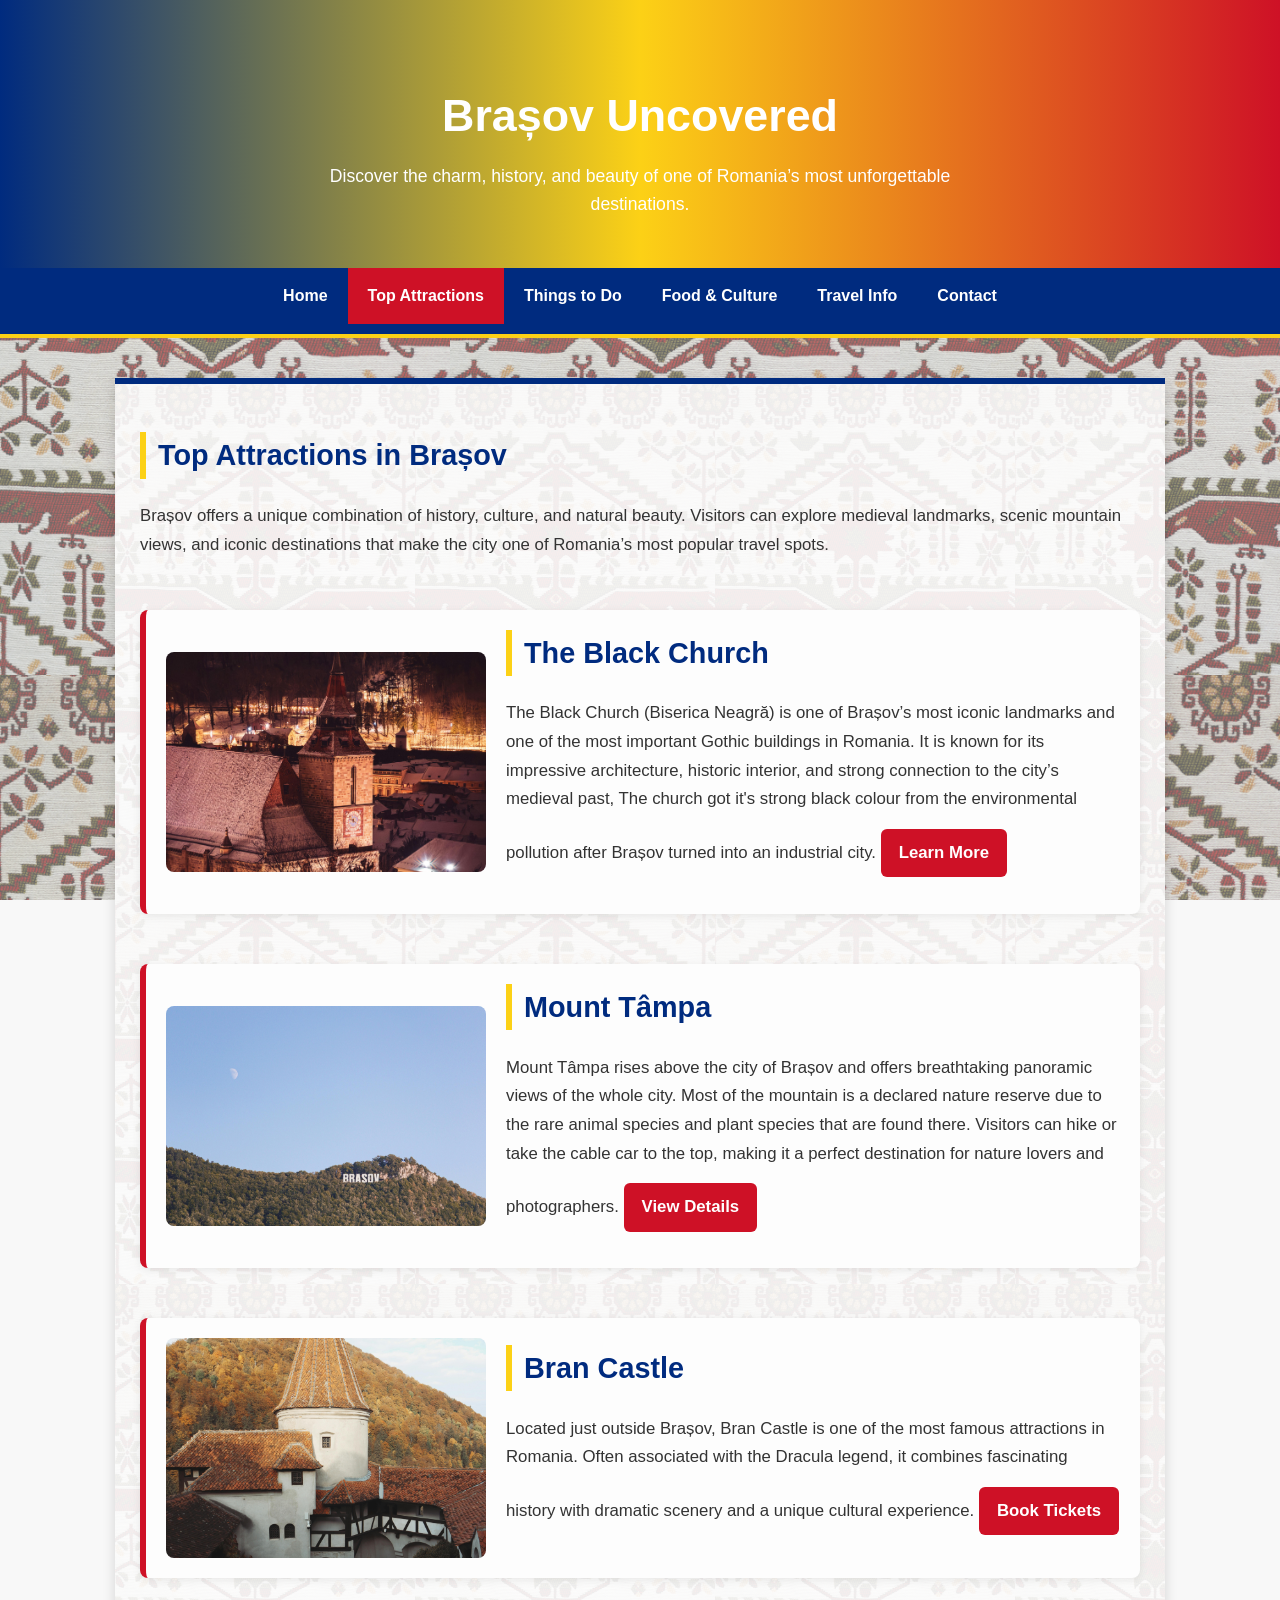
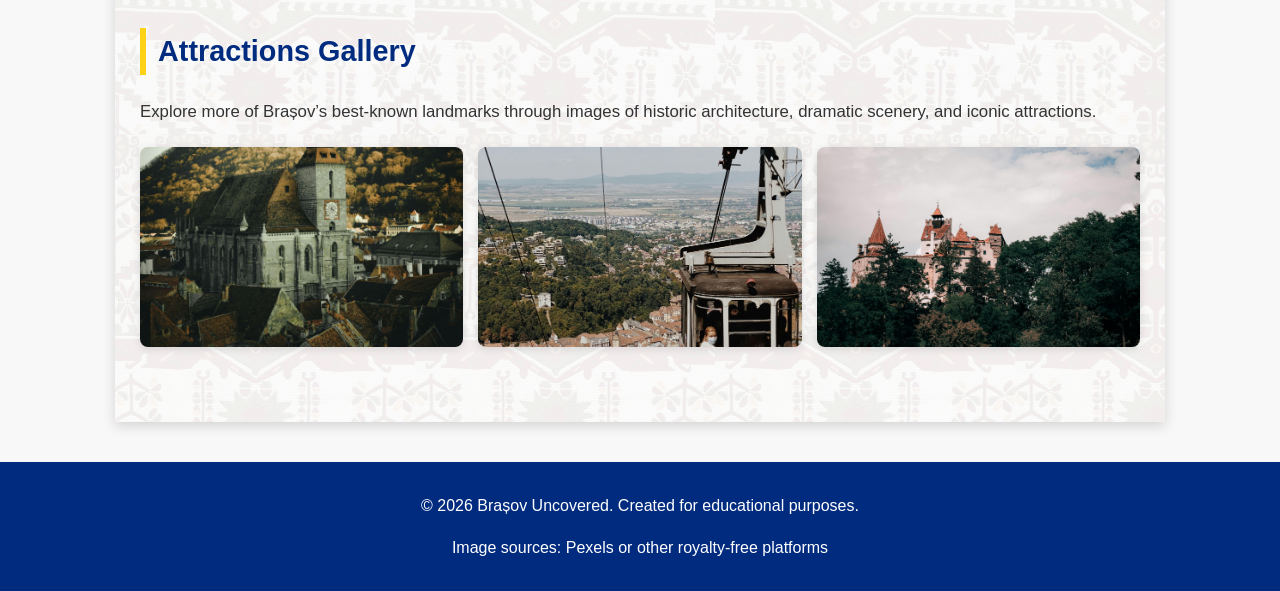
==== attractions.html @ cfe7e9b8 "first commit" ====
<!DOCTYPE html>
<html lang="en">
<head>
    <meta charset="UTF-8">
    <meta name="viewport" content="width=device-width, initial-scale=1.0">
    <title>Top Attractions | Brașov Uncovered</title>
    <link rel="stylesheet" href="css/style.css">
</head>
<body>

    <header>
        <h1>Brașov Uncovered</h1>
        <p>Discover the charm, history, and beauty of one of Romania’s most unforgettable destinations.</p>
    </header>

    <nav>
        <ul>
            <li><a href="index.html">Home</a></li>
            <li><a href="attractions.html" class="active">Top Attractions</a></li>
            <li><a href="things-to-do.html">Things to Do</a></li>
            <li><a href="food-culture.html">Food & Culture</a></li>
            <li><a href="travel-info.html">Travel Info</a></li>
            <li><a href="contact.html">Contact</a></li>
        </ul>
    </nav>

    <main>

        <section>
            <h2>Top Attractions in Brașov</h2>
            <p>
                Brașov offers a unique combination of history, culture, and natural beauty.
                Visitors can explore medieval landmarks, scenic mountain views, and iconic
                destinations that make the city one of Romania’s most popular travel spots.
            </p>
        </section>

        <section class="attraction-card">
            <img src="images/black-church.jpg" alt="The Black Church in Brașov">
            <div class="attraction-text">
                <h2>The Black Church</h2>
                <p>
                    The Black Church (Biserica Neagră) is one of Brașov’s most iconic landmarks and one of the most important
                    Gothic buildings in Romania. It is known for its impressive architecture, historic interior,
                    and strong connection to the city’s medieval past,
                    The church got it's strong black colour from the environmental pollution after Brașov turned into an industrial city.
                    <a href="https://bisericaneagra.ro/en/" target="_blank" class="btn">Learn More</a>
                </p>
            </div>
        </section>

        <section class="attraction-card">
            <img src="images/tampa.jpg" alt="View from Mount Tâmpa in Brașov">
            <div class="attraction-text">
                <h2>Mount Tâmpa</h2>
                <p>
                    Mount Tâmpa rises above the city of Brașov and offers breathtaking panoramic views of the whole city.
                    Most of the mountain is a declared nature reserve due to the rare animal species and plant species that are found there.
                    Visitors can hike or take the cable car to the top, making it a perfect destination
                    for nature lovers and photographers.
                    <a href="https://www.tripadvisor.com/Attraction_Review-g295394-d324623-Reviews-Mount_Tampa-Brasov_Brasov_County_Central_Romania_Transylvania.html" target="_blank" class="btn">View Details</a>
                </p>
            </div>
        </section>

        <section class="attraction-card">
            <img src="images/bran-castle.jpg" alt="Bran Castle near Brașov">
            <div class="attraction-text">
                <h2>Bran Castle</h2>
                <p>
                    Located just outside Brașov, Bran Castle is one of the most famous attractions in Romania.
                    Often associated with the Dracula legend, it combines fascinating history with dramatic
                    scenery and a unique cultural experience.
                    <a href="https://bran-castle.com/" target="_blank" class="btn">Book Tickets</a>
                </p>
            </div>
        </section>
<section class="gallery">
    <h2>Attractions Gallery</h2>
    <p>
        Explore more of Brașov’s best-known landmarks through images of historic
        architecture, dramatic scenery, and iconic attractions.
    </p>

    <div class="gallery-grid">
        <img src="images/attractions-gallery-1.jpg" alt="Black Church in Brașov">
        <img src="images/attractions-gallery-2.jpg" alt="Bran Castle exterior">
        <img src="images/attractions-gallery-3.jpg" alt="View from Mount Tâmpa">
    </div>
</section>
    </main>

    <footer>
        <p>&copy; 2026 Brașov Uncovered. Created for educational purposes.</p>
        <p>Image sources: Pexels or other royalty-free platforms</p>
    </footer>

</body>
</html>
---- css/style.css ----
body {
    margin: 0;
    font-family: Arial, sans-serif;
    line-height: 1.6;
    background-color: #f8f8f8;
    color: #333;
    position: relative;
}

body::before {
    content: "";
    position: fixed;
    inset: 0;
    background-image: 
        linear-gradient(rgba(255,255,255,0.4), rgba(255,255,255,0.4)),
        url("../images/pattern.jpg");
    background-size: 450px;
    background-repeat: repeat;
    opacity: 1;
    pointer-events: none;
    z-index: -1;
}

header {
    background: linear-gradient(to right, #002B7F, #FCD116, #CE1126);
    color: white;
    text-align: center;
    padding: 50px 20px;
}

header h1 {
    margin-bottom: 10px;
    font-size: 2.8rem;
}

header p {
    max-width: 700px;
    margin: 0 auto;
    font-size: 1.1rem;
}

nav {
    background-color:  #002B7F;
    border-bottom: 4px solid #FCD116;
}

nav ul {
    list-style: none;
    margin: 0;
    padding: 0;
    display: flex;
    flex-wrap: wrap;
    justify-content: center;
}

nav ul li a {
    transition: 0.3s;
    display: block;
    color: white;
    text-decoration: none;
    padding: 15px 20px;
    font-weight: bold;
}

nav ul li a:hover {
    background-color: #CE1126;
}

main {
    max-width: 1000px;
    margin: 40px auto;
    padding: 25px;
    background-color: white;
    border-top: 6px solid #002B7F;
    box-shadow: 0 4px 12px rgba(0, 0, 0, 0.15);
    position: relative;
    z-index: 1;
}

main::before {
    content: "";
    position: absolute;
    inset: 0;
    background-image: url("../images/pattern.jpg");
    background-size: 300px;
    background-repeat: repeat;
    opacity: 0.07;
    pointer-events: none;
    z-index: -1;
}

section {
    margin-bottom: 50px;
}

h2 {
    font-size: 1.8rem;
    color: #002B7F;
    border-left: 6px solid #FCD116;
    padding-left: 12px;
}

footer {
    text-align: center;
    background-color: #002B7F;
    color: white;
    padding: 15px;
    margin-top: 20px;
}

.hero {
    position: relative;
    margin-bottom: 25px;
}

.hero img {
    width: 100%;
    height: 200px;
    object-fit: cover;
    display: block;
    filter: brightness(70%);
    border-radius: 8px;
}

.hero-text {
    position: absolute;
    top: 50%;
    left: 50%;
    transform: translate(-50%, -50%);
    color: white;
    text-align: center;
    padding: 15px;
    max-width: 80%;
}

.hero-text h2 {
    color: #FCD116;
    border-left: none;
    padding-left: 0;
    margin: 0;
    font-size: 2rem;
    letter-spacing: 1px;
}

.hero-text p {
    margin-top: 8px;
    font-size: 1rem;
    color: white;
}

ul {
    padding-left: 20px;
}

li {
    margin-bottom: 10px;
}

main p {
    font-size: 1.05rem;
    line-height: 1.7;
}

/* ATTRACTION CARDS */

.attraction-card {
    display: flex;
    flex-wrap: wrap;
    gap: 20px;
    align-items: center;
    background-color: #fdfdfd;
    border-left: 6px solid #CE1126;
    padding: 20px;
    border-radius: 8px;
    box-shadow: 0 2px 8px rgba(0, 0, 0, 0.08);
}

.attraction-card img {
    width: 100%;
    max-width: 320px;
    height: 220px;
    object-fit: cover;
    border-radius: 8px;
}

.attraction-text {
    flex: 1;
    min-width: 250px;
}

.attraction-text h2 {
    margin-top: 0;
}
.attraction-card {
    transition: transform 0.3s, box-shadow 0.3s;
}

.attraction-card:hover {
    transform: translateY(-5px);
    box-shadow: 0 6px 15px rgba(0, 0, 0, 0.15);
}

/* ACTIVITY CARDS */

.activity-card {
    display: flex;
    flex-wrap: wrap;
    gap: 20px;
    align-items: center;
    background-color: #fdfdfd;
    border-left: 6px solid #002B7F;
    padding: 20px;
    border-radius: 8px;
    box-shadow: 0 2px 8px rgba(0, 0, 0, 0.08);
    transition: transform 0.3s, box-shadow 0.3s;
}

.activity-card:hover {
    transform: translateY(-5px);
    box-shadow: 0 6px 15px rgba(0, 0, 0, 0.15);
}

.activity-card img {
    width: 100%;
    max-width: 320px;
    height: 220px;
    object-fit: cover;
    border-radius: 8px;
    transition: transform 0.3s;
}

.activity-card:hover img {
    transform: scale(1.05);
}

.activity-text {
    flex: 1;
    min-width: 250px;
}

.activity-text h2 {
    margin-top: 0;
}

.btn {
    display: inline-block;
    margin-top: 15px;
    padding: 10px 18px;
    background-color: #CE1126;
    color: white;
    text-decoration: none;
    border-radius: 6px;
    font-weight: bold;
    transition: 0.3s;
}

.btn:hover {
    background-color: #002B7F;
}

/* FOOD & CULTURE CARDS */

.culture-card {
    display: flex;
    flex-wrap: wrap;
    gap: 20px;
    align-items: center;
    background-color: #fdfdfd;
    border-left: 6px solid #FCD116;
    padding: 20px;
    border-radius: 8px;
    box-shadow: 0 2px 8px rgba(0, 0, 0, 0.08);
    transition: transform 0.3s, box-shadow 0.3s;
}

.culture-card:hover {
    transform: translateY(-5px);
    box-shadow: 0 6px 15px rgba(0, 0, 0, 0.15);
}

.culture-card img {
    width: 100%;
    max-width: 320px;
    height: 220px;
    object-fit: cover;
    border-radius: 8px;
    transition: transform 0.3s;
}

.culture-card:hover img {
    transform: scale(1.05);
}

.culture-text {
    flex: 1;
    min-width: 250px;
}

.culture-text h2 {
    margin-top: 0;
}

/* GALLERY SECTION */

.gallery {
    margin-top: 20px;
}

.gallery-grid {
    display: grid;
    grid-template-columns: repeat(auto-fit, minmax(220px, 1fr));
    gap: 15px;
    margin-top: 20px;
}

.gallery-grid img {
    width: 100%;
    height: 200px;
    object-fit: cover;
    border-radius: 8px;
    box-shadow: 0 2px 8px rgba(0, 0, 0, 0.12);
    transition: transform 0.3s, box-shadow 0.3s;
}

.gallery-grid img:hover {
    transform: scale(1.03);
    box-shadow: 0 6px 15px rgba(0, 0, 0, 0.18);
}

/* TRAVEL INFO CARDS */

.info-card {
    background-color: #fdfdfd;
    border-left: 6px solid #002B7F;
    padding: 20px;
    border-radius: 8px;
    box-shadow: 0 2px 8px rgba(0, 0, 0, 0.08);
    margin-bottom: 25px;
    transition: transform 0.3s, box-shadow 0.3s;
}

.info-card:hover {
    transform: translateY(-4px);
    box-shadow: 0 6px 15px rgba(0, 0, 0, 0.12);
}

.info-text h2 {
    margin-top: 0;
}

/* CONTACT FORM */

.contact-card {
    background-color: #fdfdfd;
    border-left: 6px solid #CE1126;
    padding: 25px;
    border-radius: 8px;
    box-shadow: 0 2px 8px rgba(0, 0, 0, 0.08);
    max-width: 600px;
    margin: 20px auto;
}

form {
    display: flex;
    flex-direction: column;
}

form label {
    margin-top: 15px;
    margin-bottom: 5px;
    font-weight: bold;
}

form input,
form textarea {
    padding: 10px;
    border: 1px solid #ccc;
    border-radius: 6px;
    font-size: 1rem;
}

form input:focus,
form textarea:focus {
    outline: none;
    border-color: #002B7F;
}

form button {
    margin-top: 20px;
    border: none;
    cursor: pointer;
}

nav ul li a.active {
    background-color: #CE1126;
    color: white;
}
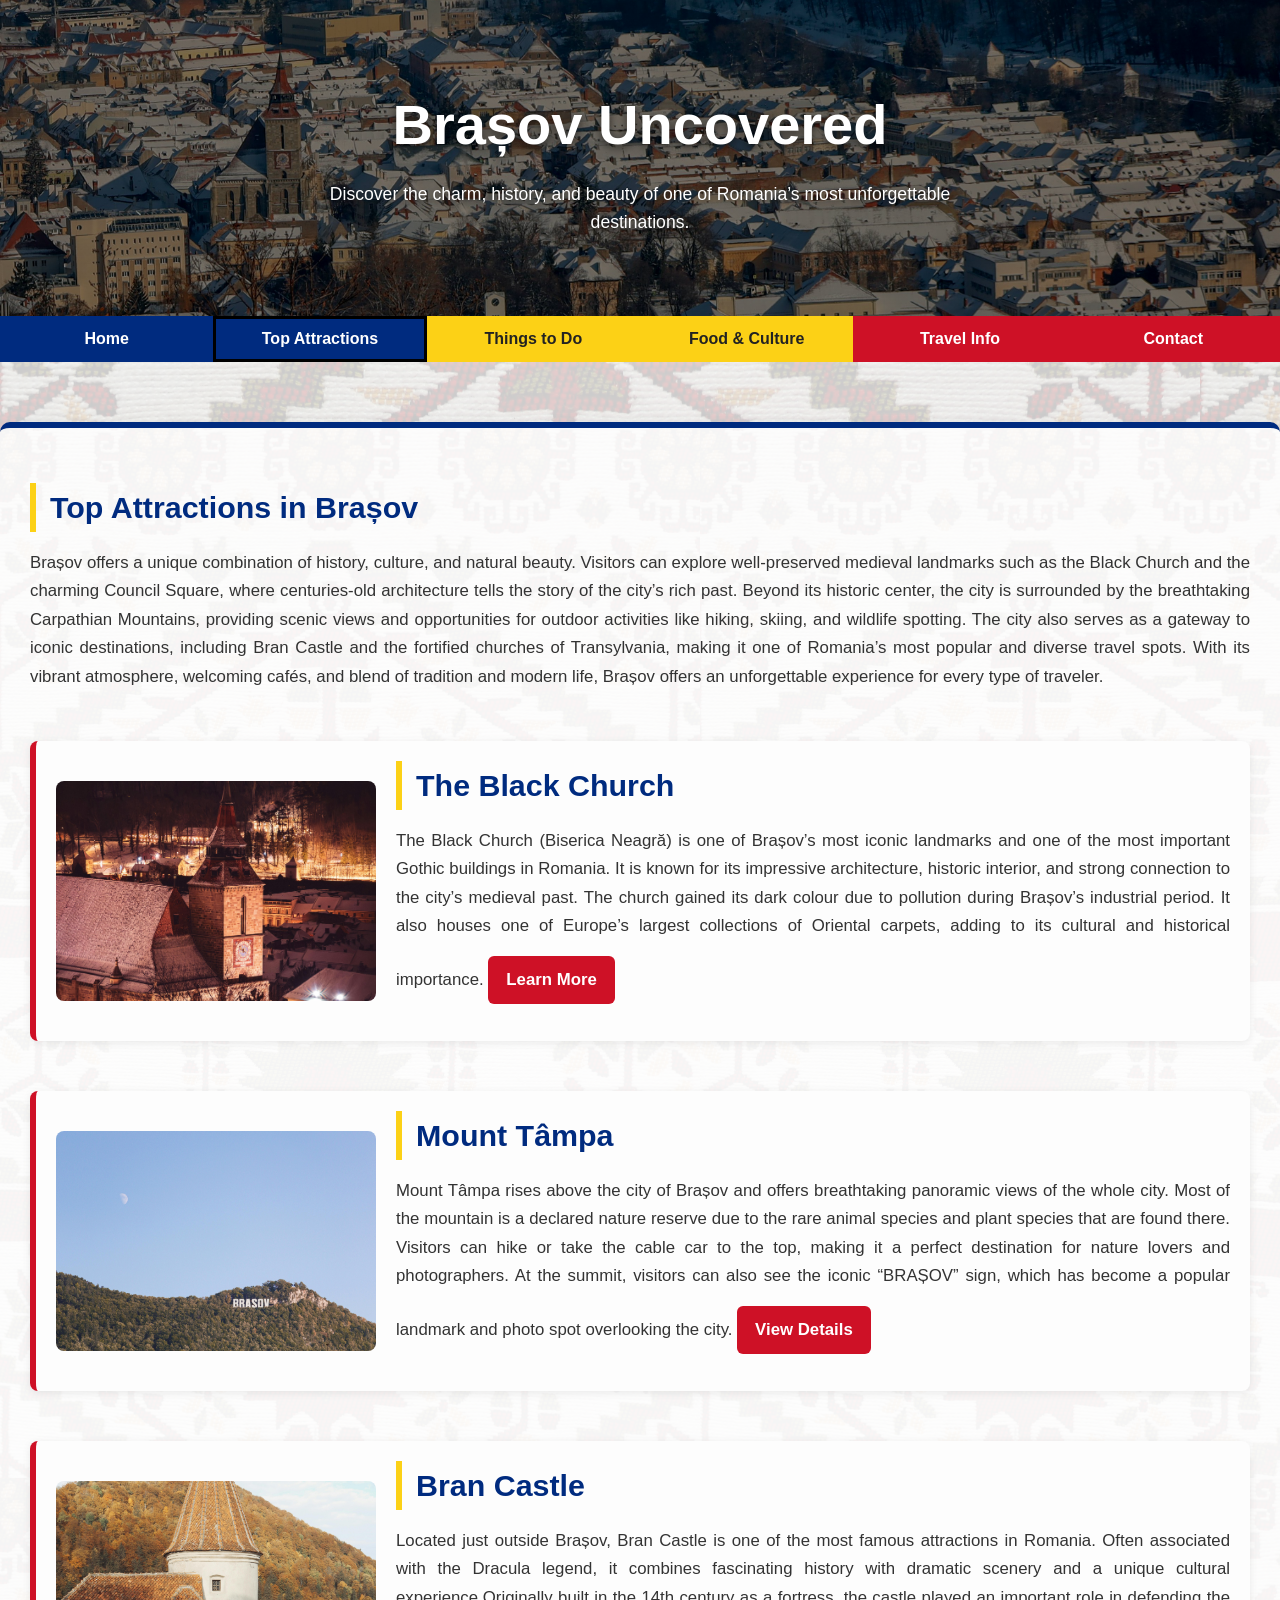
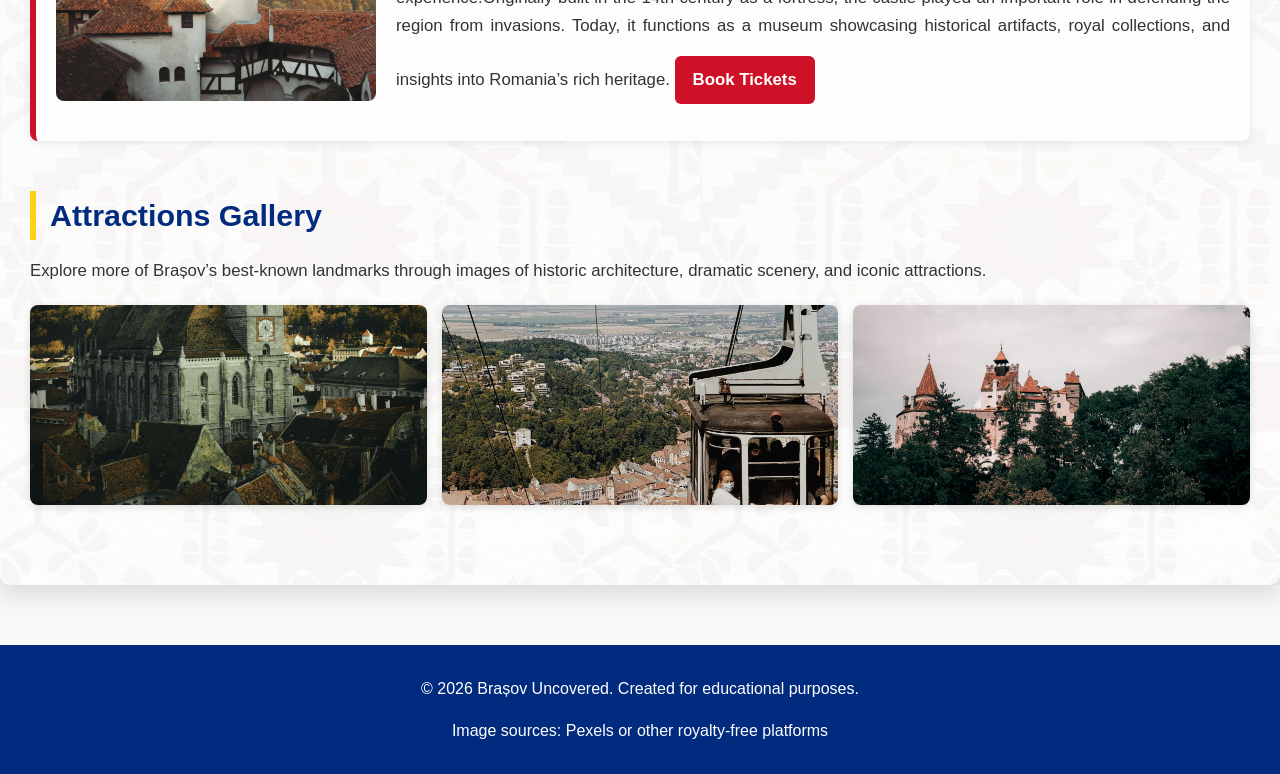
==== commit 46d088ec: "updated version" ====
--- a/attractions.html
+++ b/attractions.html
@@ -29,9 +29,17 @@
         <section>
             <h2>Top Attractions in Brașov</h2>
             <p>
-                Brașov offers a unique combination of history, culture, and natural beauty.
-                Visitors can explore medieval landmarks, scenic mountain views, and iconic
-                destinations that make the city one of Romania’s most popular travel spots.
+                Brașov offers a unique combination of history, culture, and natural beauty. 
+                Visitors can explore well-preserved medieval landmarks such as the Black Church 
+                and the charming Council Square, where centuries-old architecture tells the story
+                of the city’s rich past. Beyond its historic center, the city is surrounded by the 
+                breathtaking Carpathian Mountains, providing scenic views and opportunities for outdoor 
+                activities like hiking, skiing, and wildlife spotting. The city also serves as a gateway
+                to iconic destinations, including Bran Castle and the fortified churches of Transylvania,
+                making it one of Romania’s most popular and diverse travel spots. 
+                With its vibrant atmosphere, welcoming cafés, and blend of tradition and modern life, 
+                Brașov offers an unforgettable experience for every type of traveler.
+
             </p>
         </section>
 
@@ -40,10 +48,12 @@
             <div class="attraction-text">
                 <h2>The Black Church</h2>
                 <p>
-                    The Black Church (Biserica Neagră) is one of Brașov’s most iconic landmarks and one of the most important
-                    Gothic buildings in Romania. It is known for its impressive architecture, historic interior,
-                    and strong connection to the city’s medieval past,
-                    The church got it's strong black colour from the environmental pollution after Brașov turned into an industrial city.
+                    The Black Church (Biserica Neagră) is one of Brașov’s most iconic landmarks 
+                    and one of the most important Gothic buildings in Romania. 
+                    It is known for its impressive architecture, historic interior, and strong
+                    connection to the city’s medieval past. The church gained its dark colour due
+                    to pollution during Brașov’s industrial period. It also houses one of Europe’s
+                    largest collections of Oriental carpets, adding to its cultural and historical importance.
                     <a href="https://bisericaneagra.ro/en/" target="_blank" class="btn">Learn More</a>
                 </p>
             </div>
@@ -57,7 +67,7 @@
                     Mount Tâmpa rises above the city of Brașov and offers breathtaking panoramic views of the whole city.
                     Most of the mountain is a declared nature reserve due to the rare animal species and plant species that are found there.
                     Visitors can hike or take the cable car to the top, making it a perfect destination
-                    for nature lovers and photographers.
+                    for nature lovers and photographers. At the summit, visitors can also see the iconic “BRAȘOV” sign, which has become a popular landmark and photo spot overlooking the city.
                     <a href="https://www.tripadvisor.com/Attraction_Review-g295394-d324623-Reviews-Mount_Tampa-Brasov_Brasov_County_Central_Romania_Transylvania.html" target="_blank" class="btn">View Details</a>
                 </p>
             </div>
@@ -70,7 +80,9 @@
                 <p>
                     Located just outside Brașov, Bran Castle is one of the most famous attractions in Romania.
                     Often associated with the Dracula legend, it combines fascinating history with dramatic
-                    scenery and a unique cultural experience.
+                    scenery and a unique cultural experience.Originally built in the 14th century as a fortress,
+                    the castle played an important role in defending the region from invasions. 
+                    Today, it functions as a museum showcasing historical artifacts, royal collections, and insights into Romania’s rich heritage.
                     <a href="https://bran-castle.com/" target="_blank" class="btn">Book Tickets</a>
                 </p>
             </div>
--- a/css/style.css
+++ b/css/style.css
@@ -1,6 +1,6 @@
 body {
     margin: 0;
-    font-family: Arial, sans-serif;
+    font-family: 'Roboto', sans-serif;
     line-height: 1.6;
     background-color: #f8f8f8;
     color: #333;
@@ -11,37 +11,43 @@
     content: "";
     position: fixed;
     inset: 0;
-    background-image: 
+    background-image:
         linear-gradient(rgba(255,255,255,0.4), rgba(255,255,255,0.4)),
         url("../images/pattern.jpg");
-    background-size: 450px;
+    background-size: 1200px;
     background-repeat: repeat;
-    opacity: 1;
+    opacity: 0.3;
     pointer-events: none;
     z-index: -1;
 }
 
 header {
-    background: linear-gradient(to right, #002B7F, #FCD116, #CE1126);
+    background:
+        linear-gradient(rgba(0,0,0,0.45), rgba(0,0,0,0.45)),
+        url("../images/bar.jpg") center center / cover no-repeat;
     color: white;
     text-align: center;
-    padding: 50px 20px;
+    padding: 80px 20px;
+    position: relative;
 }
 
 header h1 {
-    margin-bottom: 10px;
-    font-size: 2.8rem;
+    margin: 0 0 10px;
+    font-size: 3.5rem;
+    text-shadow: 0 3px 10px rgba(0,0,0,0.6);
 }
 
 header p {
     max-width: 700px;
     margin: 0 auto;
     font-size: 1.1rem;
+    text-shadow: 0 2px 6px rgba(0,0,0,0.5);
 }
 
 nav {
-    background-color:  #002B7F;
-    border-bottom: 4px solid #FCD116;
+    border-bottom: none;
+    margin: 0;
+    padding: 0;
 }
 
 nav ul {
@@ -49,32 +55,75 @@
     margin: 0;
     padding: 0;
     display: flex;
-    flex-wrap: wrap;
-    justify-content: center;
+    width: 100%;
+}
+
+nav ul li {
+    flex: 1;
+    text-align: center;
+    margin: 0;
+    padding: 0;
+}
+
+/* blue */
+nav ul li:nth-child(1),
+nav ul li:nth-child(2) {
+    background-color: #002B7F;
+}
+
+/* yellow */
+nav ul li:nth-child(3),
+nav ul li:nth-child(4) {
+    background-color: #FCD116;
+}
+
+/* red */
+nav ul li:nth-child(5),
+nav ul li:nth-child(6) {
+    background-color: #CE1126;
 }
 
 nav ul li a {
-    transition: 0.3s;
     display: block;
-    color: white;
+    padding: 15px 10px;
+    font-weight: bold;
+    line-height: 1;
     text-decoration: none;
-    padding: 15px 20px;
-    font-weight: bold;
+    transition: background-color 0.3s ease;
+    color: white;
+    cursor: pointer;
+    transition: all 0.25s ease;
+}
+
+/* darker text on yellow */
+nav ul li:nth-child(3) a,
+nav ul li:nth-child(4) a {
+    color: #222;
 }
 
 nav ul li a:hover {
-    background-color: #CE1126;
+    background-color: rgba(255,255,255,0.2);
+    transform: translateY(-2px);
+}
+
+/* active page (Home, etc.) */
+nav ul li a.active {
+    outline: 3px solid black;
+    outline-offset: -3px;
 }
 
 main {
-    max-width: 1000px;
-    margin: 40px auto;
-    padding: 25px;
+    max-width: 1300px;
+    margin: 60px auto;
+    padding: 30px;
     background-color: white;
     border-top: 6px solid #002B7F;
-    box-shadow: 0 4px 12px rgba(0, 0, 0, 0.15);
+    box-shadow: 0 10px 25px rgba(0, 0, 0, 0.12);
+    border-radius: 10px;
     position: relative;
     z-index: 1;
+    text-align: justify;
+    text-justify: inter-word;
 }
 
 main::before {
@@ -82,9 +131,9 @@
     position: absolute;
     inset: 0;
     background-image: url("../images/pattern.jpg");
-    background-size: 300px;
+    background-size: 700px;
     background-repeat: repeat;
-    opacity: 0.07;
+    opacity: 0.04;
     pointer-events: none;
     z-index: -1;
 }
@@ -94,10 +143,11 @@
 }
 
 h2 {
-    font-size: 1.8rem;
+    font-size: 1.9rem;
     color: #002B7F;
     border-left: 6px solid #FCD116;
-    padding-left: 12px;
+    padding-left: 14px;
+    margin-bottom: 15px;
 }
 
 footer {
@@ -118,7 +168,7 @@
     height: 200px;
     object-fit: cover;
     display: block;
-    filter: brightness(70%);
+    filter: brightness(40%);
     border-radius: 8px;
 }
 
@@ -317,6 +367,7 @@
     width: 100%;
     height: 200px;
     object-fit: cover;
+    object-position: center 60%;
     border-radius: 8px;
     box-shadow: 0 2px 8px rgba(0, 0, 0, 0.12);
     transition: transform 0.3s, box-shadow 0.3s;
@@ -392,6 +443,12 @@
 }
 
 nav ul li a.active {
-    background-color: #CE1126;
-    color: white;
+    background-color: transparent;
+    outline: 3px solid black;
+    outline-offset: -3px;
+}
+
+main p {
+    font-size: 1.05rem;
+    line-height: 1.7;
 }
